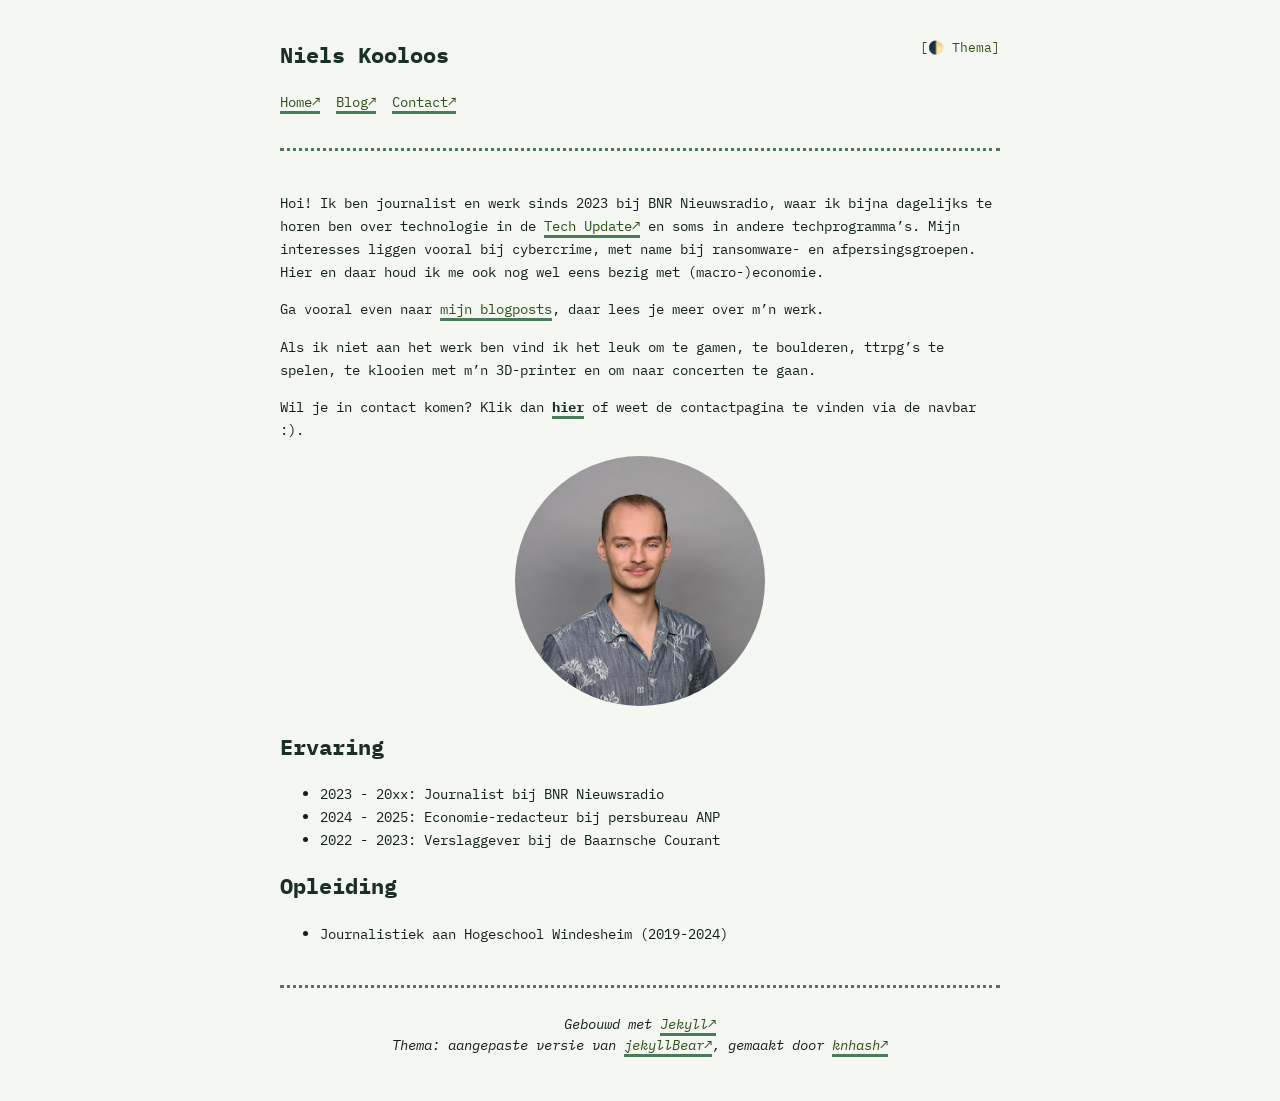
==== index.html @ d8f04369 "Update" ====
<!DOCTYPE html><html lang="en" dir="ltr"><head><meta charset="UTF-8"><meta name="viewport" content="width=device-width, initial-scale=1.0"><meta http-equiv="X-UA-Compatible" content="ie=edge"><title>Home | Niels Kooloos</title><meta name="description" content="Journalist bij BNR Nieuwsradio met liefde voor tech <3"><link rel="shortcut icon" href="/assets/puter.png" type="image/png"><link rel="icon" href="/assets/puter.png" type="image/png"><link rel="apple-touch-icon" href="/assets/puter.png"><link href='/feed.xml' rel='alternate' type='application/atom+xml'><link rel="canonical" href="/"><link rel="stylesheet" href="/assets/style.css"><body><main> <!DOCTYPE html><html lang="en" dir="ltr"><header> <button id="theme-toggle" aria-label="Toggle dark/light mode">[🌓 Thema]</button> <!-- header waar je op kan klikken om terug te komen bij home --> <a href="/" style="text-decoration: none; color: inherit;"><h2 class="title">Niels Kooloos</h2></a> <!-- navigatiebalk --><nav><p> <a href="https://nielskooloos.nl/">Home</a> <a href="https://nielskooloos.nl/Blog/">Blog</a> <a href="https://nielskooloos.nl/Contact/">Contact</a></p></nav><script> (function () { const saved = localStorage.getItem('theme'); if (saved) document.documentElement.setAttribute('data-theme', saved); document.getElementById('theme-toggle').addEventListener('click', function() { const current = document.documentElement.getAttribute('data-theme'); const effective = current || ( window.matchMedia('(prefers-color-scheme: dark)').matches ? 'dark' : 'light' ); const next = effective === 'dark' ? 'light' : 'dark'; document.documentElement.setAttribute('data-theme', next); localStorage.setItem('theme', next); }); })(); </script><div id="barbaar">Wow, light mode, echt?</div></header><p>Hoi! Ik ben journalist en werk sinds 2023 bij BNR Nieuwsradio, waar ik bijna dagelijks te horen ben over technologie in de <a href="https://www.bnr.nl/podcast/tech-update">Tech Update</a> en soms in andere techprogramma’s. Mijn interesses liggen vooral bij cybercrime, met name bij ransomware- en afpersingsgroepen. Hier en daar houd ik me ook nog wel eens bezig met (macro-)economie.</p><p>Ga vooral even naar <a href="/Blog">mijn blogposts</a>, daar lees je meer over m’n werk.</p><p>Als ik niet aan het werk ben vind ik het leuk om te gamen, te boulderen, ttrpg’s te spelen, te klooien met m’n 3D-printer en om naar concerten te gaan.</p><p>Wil je in contact komen? Klik dan <a href="/Contact/"><strong>hier</strong></a> of weet de contactpagina te vinden via de navbar :).</p><div style="text-align: center;"> <img src="/assets/niels.jpg" alt="This is me!" style="width: 50%; max-width: 250px; min-width: 150px; height: auto; border-radius: 50%;" /></div><h2>Ervaring</h2><ul><li>2023 - 20xx: Journalist bij BNR Nieuwsradio<li>2024 - 2025: Economie-redacteur bij persbureau ANP<li>2022 - 2023: Verslaggever bij de Baarnsche Courant</ul><h2>Opleiding</h2><ul><li>Journalistiek aan Hogeschool Windesheim (2019-2024)</ul></main><footer class="bottom-footer"> <!-- <span class="mini-note">You've reached the end of the page. Good job!</span> --> <!--<nav class="sans"><hr><p><label class="menu-icon" for="menu-btn">Menu</label></p><ul class="site-nav"><li><a href="/">Home</a><li><a href="/blog">Blog</a><li><a href="/designs">Designs</a><li><a href="/about">About</a><li><a href="https://canisee.xyz" title="Confirm your vision functionality">[Can I See]</a></ul></nav>--> <i>Gebouwd met <a href="https://jekyllrb.com/">Jekyll</a> <br> Thema: aangepaste versie van <a href="https://github.com/knhash/jekyllBear" title="the art">jekyllBear</a>, gemaakt door <a href="https://knhash.in" title="the artist">knhash</a></i></footer>
---- assets/style.css ----
/* =============================================================================
   JEKYLL BEAR THEME - PINE FOREST AESTHETIC
   ============================================================================= */
/* =============================================================================
   FONTS & IMPORTS
   ============================================================================= */

@import url('https://fonts.googleapis.com/css2?family=IBM+Plex+Mono:ital,wght@0,100;0,200;0,300;0,400;0,500;0,600;0,700;1,100;1,200;1,300;1,400;1,500;1,600;1,700&display=swap');

/* =============================================================================
   CSS CUSTOM PROPERTIES (VARIABLES)
   ============================================================================= */

:root {
    /* Layout */
    --width: 720px;
    
    /* Typography */
    --font-main: 'IBM Plex Mono', monospace;
    --font-secondary: 'IBM Plex Mono', monospace;
    --font-monospace: 'IBM Plex Mono', monospace;
    --font-scale: 0.9em;
    
    /* Spacing */
    --spacing-xs: 5px;
    --spacing-sm: 10px;
    --spacing-md: 20px;
    --spacing-lg: 40px;
    --spacing-xl: 60px;
    
    /* Border radius */
    --radius-sm: 3px;
    --radius-md: 5px;
    
    /* Transitions */
    --transition-fast: 0.2s;
    --transition-normal: 0.3s;
    
    /* Z-index scale */
    --z-dropdown: 200;
    --z-modal: 1000;
    
    /* Pine Forest Theme Colors - Light Mode */
    --background-color: #F5F7F3; /* Light pine needle mist */
    --heading-color: #1A3025; /* Deep forest green */
    --text-color: #0F2018; /* Dark pine shadow */
    --link-color: #2D5016; /* Forest moss */
    --visited-color: #1E3A11; /* Deep woodland */
    --main-color: #4A7C59; /* Pine needle green */
    --code-background-color: #E8EDEA; /* Frosted pine */
    --code-color: #1A3025; /* Deep forest green */
    --blockquote-color: #7A9B85; /* Sage green */
    
    /* Interactive colors derived from theme */
    --hover-color: white;
    --border-color: var(--blockquote-color);
    --shadow-color: rgba(0, 0, 0, 0.18);
    
    /* Glow effects for interactive elements */
    --glow-color-light: rgba(45, 80, 22, 0.3);
    --glow-color-medium: rgba(45, 80, 22, 0.5);
}

/* Dark Mode Color Overrides */
@media (prefers-color-scheme: dark) {
    :root {
        --background-color: #0D1B12; /* Dark pine shadow */
        --heading-color: #C8D8CE; /* Light pine mist */
        --text-color: #E0EADE; /* Pale forest light */
        --link-color: #7AB069; /* Bright moss green */
        --visited-color: #9BC490; /* Light woodland */
        --main-color: #8BB899; /* Soft pine green */
        --code-background-color: #1A2B1F; /* Dark evergreen */
        --code-color: #C8D8CE; /* Light pine mist */
        --blockquote-color: #4A6B52; /* Forest undergrowth */
        
        /* Dark mode glow effects */
        --glow-color-light: rgba(122, 176, 105, 0.3);
        --glow-color-medium: rgba(122, 176, 105, 0.5);
    }
}

/* ==========================
Voor de theme toggle knop :) 
=============================*/

/* Manual override: always dark */
[data-theme="dark"] {
    --background-color: #0D1B12;
    --heading-color: #C8D8CE;
    --text-color: #E0EADE;
    --link-color: #7AB069;
    --visited-color: #9BC490;
    --main-color: #8BB899;
    --code-background-color: #1A2B1F;
    --code-color: #C8D8CE;
    --blockquote-color: #4A6B52;
    --glow-color-light: rgba(122, 176, 105, 0.3);
    --glow-color-medium: rgba(122, 176, 105, 0.5);
}

/* Manual override: always light */
[data-theme="light"] {
    --background-color: #F5F7F3;
    --heading-color: #1A3025;
    --text-color: #0F2018;
    --link-color: #2D5016;
    --visited-color: #1E3A11;
    --main-color: #4A7C59;
    --code-background-color: #E8EDEA;
    --code-color: #1A3025;
    --blockquote-color: #7A9B85;
    --glow-color-light: rgba(45, 80, 22, 0.3);
    --glow-color-medium: rgba(45, 80, 22, 0.5);
}

#theme-toggle {
    background: none;
    border: none;
    color: var(--link-color);
    font-family: var(--font-main);
    font-size: var(--font-scale);
    cursor: pointer;
    padding: 0;
    float: right;
}

#theme-toggle:hover {
    background-color: var(--main-color);
    color: var(--hover-color);
}

body, body * {
    transition: background-color 0.5s ease, color 0.5s ease, border-color 0.5s ease;
}

/* ==========================
Roast
=============================*/
#barbaar {
    position: fixed;
    bottom: 20px;
    right: 20px;
    font-family: var(--font-main);
    font-size: 0.8em;
    color: var(--text-color);
    opacity: 0;
    transition: opacity 0.5s ease;
    pointer-events: none;
}

[data-theme="light"] #barbaar {
    opacity: 1;
}

/* ==========================
Roast
=============================*/
@media (max-width: 767px) {
    #barbaar {
        position: relative;
        bottom: 0;
        right: 0;
        margin-top: 20px;
        text-align: right;
        padding: 20px;       
        pointer-events: auto;
    }
}

/* =============================================================================
   BASE STYLES
   ============================================================================= */

body {
    font-family: var(--font-secondary);
    font-size: var(--font-scale);
    margin: auto;
    padding: var(--spacing-md);
    max-width: var(--width);
    text-align: left;
    background-color: var(--background-color);
    word-wrap: break-word;
    overflow-wrap: break-word;
    line-height: 1.5;
    color: var(--text-color);
}

/* =============================================================================
   TYPOGRAPHY
   ============================================================================= */

h1, h2, h3, h4, h5, h6 {
    font-family: var(--font-main);
    color: var(--heading-color);
}

strong, b {
    color: var(--heading-color);
}

/* =============================================================================
   LINKS
   ============================================================================= */

a {
    color: var(--link-color);
    font-family: var(--font-main);
    cursor: pointer;
    text-decoration: none;
    border-bottom: 3px solid var(--main-color);
    transition: all var(--transition-fast) ease;
}

a:hover {
    background-color: var(--main-color);
    color: var(--hover-color);
    text-decoration: none;
}

a:visited {
    color: var(--visited-color);
}

/* External link marker */
a[href^="http"]:where(:not([href*="knhash.in/"])):not(:has(img))::after {
    content: "↗";
    font-family: var(--font-monospace);
}

.title:hover {
    text-decoration: none;
}

.title h1 {
    font-size: 1.5em;
}

/* =============================================================================
   LAYOUT COMPONENTS
   ============================================================================= */

header {
    margin-bottom: var(--spacing-lg);
    padding-bottom: var(--spacing-md);
    border-bottom: 3px dotted var(--main-color);
}

nav a {
    margin-right: 8px;
}

main {
    line-height: 1.6;
}

footer {
    margin-top: var(--spacing-lg);
    border-top: 3px dotted var(--main-color);
    padding: 25px 0;
    text-align: center;
}

footer > span:has(a[href="https://bearblog.dev"]) {
    display: none;
}

/* =============================================================================
   CONTENT ELEMENTS
   ============================================================================= */

hr {
    border: 0;
    border-top: 1px dashed var(--border-color);
}

img {
    max-width: 100%;
}

blockquote {
    border-left: 1px solid var(--blockquote-color);
    color: var(--code-color);
    padding-left: var(--spacing-md);
    font-style: italic;
}

/* =============================================================================
   CODE & SYNTAX HIGHLIGHTING
   ============================================================================= */

code {
    font-family: var(--font-monospace);
    padding: 2px;
    background-color: var(--code-background-color);
    color: var(--code-color);
    border-radius: var(--radius-sm);
}

.highlight,
.code {
    padding: 1px 15px;
    background-color: var(--code-background-color);
    color: var(--code-color);
    border-radius: var(--radius-sm);
    margin-block-start: 1em;
    margin-block-end: 1em;
    overflow-x: auto;
}

/* =============================================================================
   TABLES
   ============================================================================= */

table {
    width: 100%;
    border-spacing: 0;
}

th, td {
    padding: 6px 13px;
    border: 1px solid var(--border-color);
    font-size: 1em;
}

/* =============================================================================
   BLOG POST LISTINGS
   ============================================================================= */

ul.blog-posts {
    list-style-type: none;
    padding: unset;
}

ul.blog-posts li {
    display: flex;
    margin-bottom: var(--spacing-sm);
}

ul.blog-posts li span {
    flex: 0 0 130px;
}

ul.blog-posts li a:visited {
    color: var(--visited-color);
}

i time {
    font-style: normal;
    opacity: 0.7;
}

/* =============================================================================
   UTILITY CLASSES
   ============================================================================= */

.inline {
    width: auto !important;
}

button {
    margin: 0;
    cursor: pointer;
}

/* =============================================================================
   FORM ELEMENTS
   ============================================================================= */

input, button, textarea, select {
    margin: 0;
    padding: 0;
    box-sizing: border-box;
    font: inherit;
}

legend {
    margin: var(--spacing-md) 0;
    font-weight: bold;
}

label {
    display: block;
    font-weight: bold;
}

input, textarea {
    margin: 0 0 var(--spacing-sm);
    padding: var(--spacing-xs) var(--spacing-sm);
    color: var(--text-color);
    background: var(--code-background-color);
    border: 2px solid var(--link-color);
    border-radius: var(--radius-md);
}

input {
    width: 55%;
}

textarea {
    width: 95%;
}

input[type=button], 
input[type=submit], 
input[type=reset] {
    margin: 0 0 var(--spacing-md);
    padding: 7px;
    font-family: var(--font-secondary);
    font-weight: bold;
    color: var(--background-color);
    background: var(--link-color);
    border-radius: var(--radius-md);
    cursor: pointer;
}

::placeholder {
    color: var(--text-color);
    opacity: 0.7;
}
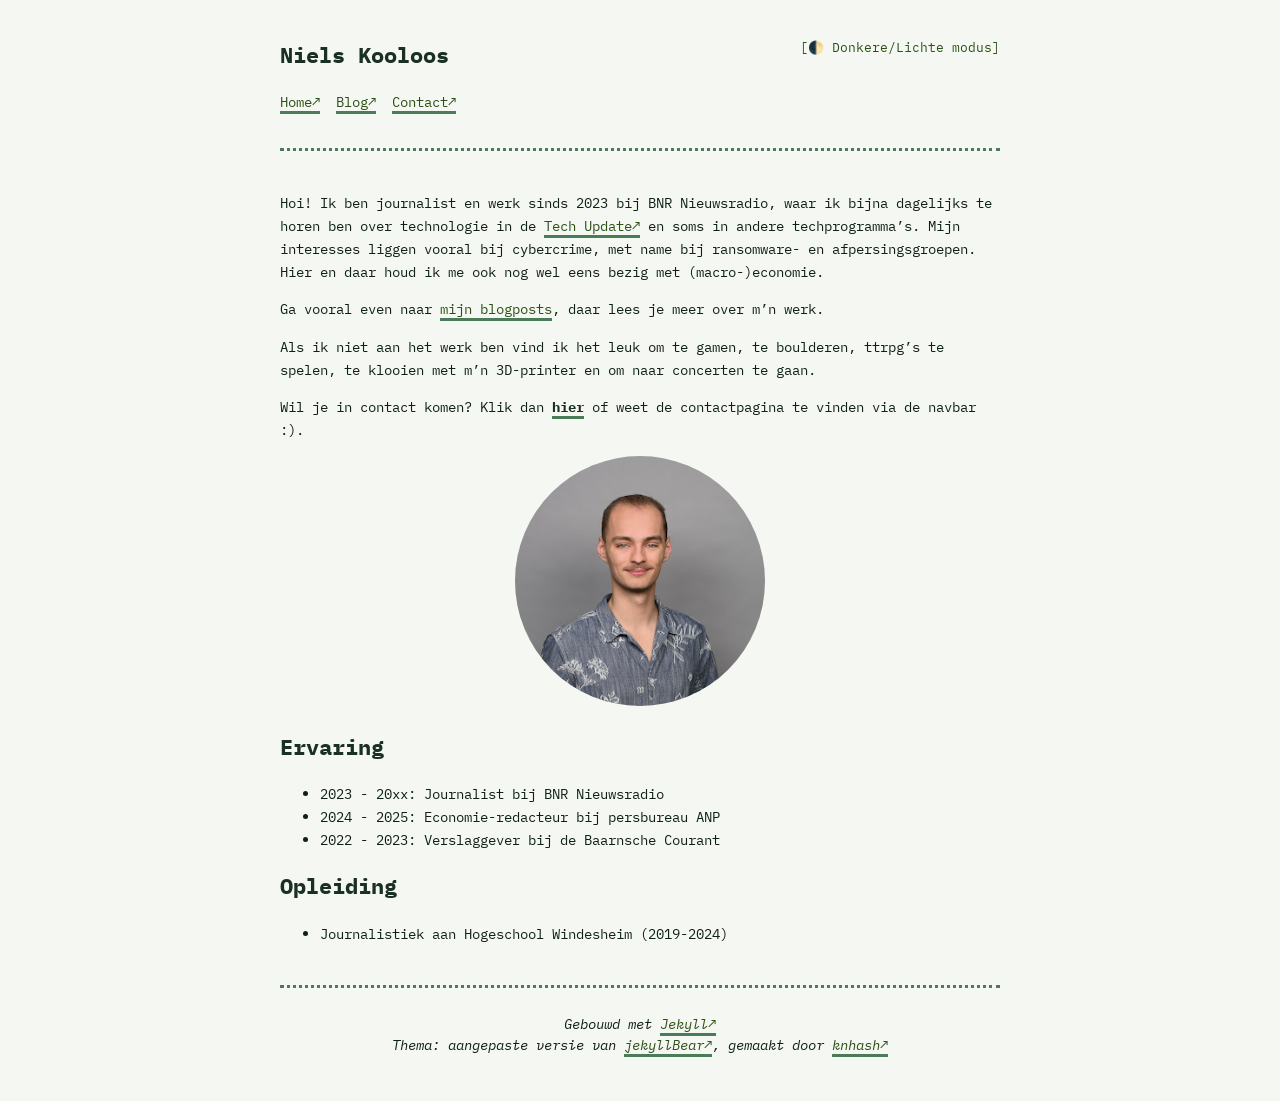
==== commit f71607c1: "Update index.html" ====
--- a/index.html
+++ b/index.html
@@ -1 +1 @@
-<!DOCTYPE html><html lang="en" dir="ltr"><head><meta charset="UTF-8"><meta name="viewport" content="width=device-width, initial-scale=1.0"><meta http-equiv="X-UA-Compatible" content="ie=edge"><title>Home | Niels Kooloos</title><meta name="description" content="Journalist bij BNR Nieuwsradio met liefde voor tech <3"><link rel="shortcut icon" href="/assets/puter.png" type="image/png"><link rel="icon" href="/assets/puter.png" type="image/png"><link rel="apple-touch-icon" href="/assets/puter.png"><link href='/feed.xml' rel='alternate' type='application/atom+xml'><link rel="canonical" href="/"><link rel="stylesheet" href="/assets/style.css"><body><main> <!DOCTYPE html><html lang="en" dir="ltr"><header> <button id="theme-toggle" aria-label="Toggle dark/light mode">[🌓 Thema]</button> <!-- header waar je op kan klikken om terug te komen bij home --> <a href="/" style="text-decoration: none; color: inherit;"><h2 class="title">Niels Kooloos</h2></a> <!-- navigatiebalk --><nav><p> <a href="https://nielskooloos.nl/">Home</a> <a href="https://nielskooloos.nl/Blog/">Blog</a> <a href="https://nielskooloos.nl/Contact/">Contact</a></p></nav><script> (function () { const saved = localStorage.getItem('theme'); if (saved) document.documentElement.setAttribute('data-theme', saved); document.getElementById('theme-toggle').addEventListener('click', function() { const current = document.documentElement.getAttribute('data-theme'); const effective = current || ( window.matchMedia('(prefers-color-scheme: dark)').matches ? 'dark' : 'light' ); const next = effective === 'dark' ? 'light' : 'dark'; document.documentElement.setAttribute('data-theme', next); localStorage.setItem('theme', next); }); })(); </script><div id="barbaar">Wow, light mode, echt?</div></header><p>Hoi! Ik ben journalist en werk sinds 2023 bij BNR Nieuwsradio, waar ik bijna dagelijks te horen ben over technologie in de <a href="https://www.bnr.nl/podcast/tech-update">Tech Update</a> en soms in andere techprogramma’s. Mijn interesses liggen vooral bij cybercrime, met name bij ransomware- en afpersingsgroepen. Hier en daar houd ik me ook nog wel eens bezig met (macro-)economie.</p><p>Ga vooral even naar <a href="/Blog">mijn blogposts</a>, daar lees je meer over m’n werk.</p><p>Als ik niet aan het werk ben vind ik het leuk om te gamen, te boulderen, ttrpg’s te spelen, te klooien met m’n 3D-printer en om naar concerten te gaan.</p><p>Wil je in contact komen? Klik dan <a href="/Contact/"><strong>hier</strong></a> of weet de contactpagina te vinden via de navbar :).</p><div style="text-align: center;"> <img src="/assets/niels.jpg" alt="This is me!" style="width: 50%; max-width: 250px; min-width: 150px; height: auto; border-radius: 50%;" /></div><h2>Ervaring</h2><ul><li>2023 - 20xx: Journalist bij BNR Nieuwsradio<li>2024 - 2025: Economie-redacteur bij persbureau ANP<li>2022 - 2023: Verslaggever bij de Baarnsche Courant</ul><h2>Opleiding</h2><ul><li>Journalistiek aan Hogeschool Windesheim (2019-2024)</ul></main><footer class="bottom-footer"> <!-- <span class="mini-note">You've reached the end of the page. Good job!</span> --> <!--<nav class="sans"><hr><p><label class="menu-icon" for="menu-btn">Menu</label></p><ul class="site-nav"><li><a href="/">Home</a><li><a href="/blog">Blog</a><li><a href="/designs">Designs</a><li><a href="/about">About</a><li><a href="https://canisee.xyz" title="Confirm your vision functionality">[Can I See]</a></ul></nav>--> <i>Gebouwd met <a href="https://jekyllrb.com/">Jekyll</a> <br> Thema: aangepaste versie van <a href="https://github.com/knhash/jekyllBear" title="the art">jekyllBear</a>, gemaakt door <a href="https://knhash.in" title="the artist">knhash</a></i></footer>
+<!DOCTYPE html><html lang="en" dir="ltr"><head><meta charset="UTF-8"><meta name="viewport" content="width=device-width, initial-scale=1.0"><meta http-equiv="X-UA-Compatible" content="ie=edge"><title>Home | Niels Kooloos</title><meta name="description" content="Journalist bij BNR Nieuwsradio met liefde voor tech <3"><link rel="shortcut icon" href="/assets/puter.png" type="image/png"><link rel="icon" href="/assets/puter.png" type="image/png"><link rel="apple-touch-icon" href="/assets/puter.png"><link href='/feed.xml' rel='alternate' type='application/atom+xml'><link rel="canonical" href="/"><link rel="stylesheet" href="/assets/style.css"><body><main> <!DOCTYPE html><html lang="en" dir="ltr"><header> <button id="theme-toggle" aria-label="Toggle dark/light mode">[🌓 Donkere/Lichte modus]</button> <!-- header waar je op kan klikken om terug te komen bij home --> <a href="/" style="text-decoration: none; color: inherit;"><h2 class="title">Niels Kooloos</h2></a> <!-- navigatiebalk --><nav><p> <a href="https://nielskooloos.nl/">Home</a> <a href="https://nielskooloos.nl/Blog/">Blog</a> <a href="https://nielskooloos.nl/Contact/">Contact</a></p></nav><script> (function () { const saved = localStorage.getItem('theme'); if (saved) document.documentElement.setAttribute('data-theme', saved); document.getElementById('theme-toggle').addEventListener('click', function() { const current = document.documentElement.getAttribute('data-theme'); const effective = current || ( window.matchMedia('(prefers-color-scheme: dark)').matches ? 'dark' : 'light' ); const next = effective === 'dark' ? 'light' : 'dark'; document.documentElement.setAttribute('data-theme', next); localStorage.setItem('theme', next); }); })(); </script><div id="barbaar">Wow, light mode, echt?</div></header><p>Hoi! Ik ben journalist en werk sinds 2023 bij BNR Nieuwsradio, waar ik bijna dagelijks te horen ben over technologie in de <a href="https://www.bnr.nl/podcast/tech-update">Tech Update</a> en soms in andere techprogramma’s. Mijn interesses liggen vooral bij cybercrime, met name bij ransomware- en afpersingsgroepen. Hier en daar houd ik me ook nog wel eens bezig met (macro-)economie.</p><p>Ga vooral even naar <a href="/Blog">mijn blogposts</a>, daar lees je meer over m’n werk.</p><p>Als ik niet aan het werk ben vind ik het leuk om te gamen, te boulderen, ttrpg’s te spelen, te klooien met m’n 3D-printer en om naar concerten te gaan.</p><p>Wil je in contact komen? Klik dan <a href="/Contact/"><strong>hier</strong></a> of weet de contactpagina te vinden via de navbar :).</p><div style="text-align: center;"> <img src="/assets/niels.jpg" alt="This is me!" style="width: 50%; max-width: 250px; min-width: 150px; height: auto; border-radius: 50%;" /></div><h2>Ervaring</h2><ul><li>2023 - 20xx: Journalist bij BNR Nieuwsradio<li>2024 - 2025: Economie-redacteur bij persbureau ANP<li>2022 - 2023: Verslaggever bij de Baarnsche Courant</ul><h2>Opleiding</h2><ul><li>Journalistiek aan Hogeschool Windesheim (2019-2024)</ul></main><footer class="bottom-footer"> <!-- <span class="mini-note">You've reached the end of the page. Good job!</span> --> <!--<nav class="sans"><hr><p><label class="menu-icon" for="menu-btn">Menu</label></p><ul class="site-nav"><li><a href="/">Home</a><li><a href="/blog">Blog</a><li><a href="/designs">Designs</a><li><a href="/about">About</a><li><a href="https://canisee.xyz" title="Confirm your vision functionality">[Can I See]</a></ul></nav>--> <i>Gebouwd met <a href="https://jekyllrb.com/">Jekyll</a> <br> Thema: aangepaste versie van <a href="https://github.com/knhash/jekyllBear" title="the art">jekyllBear</a>, gemaakt door <a href="https://knhash.in" title="the artist">knhash</a></i></footer>
--- a/assets/style.css
+++ b/assets/style.css
@@ -153,21 +153,6 @@
     opacity: 1;
 }
 
-/* ==========================
-Roast
-=============================*/
-@media (max-width: 767px) {
-    #barbaar {
-        position: relative;
-        bottom: 0;
-        right: 0;
-        margin-top: 20px;
-        text-align: right;
-        padding: 20px;       
-        pointer-events: auto;
-    }
-}
-
 /* =============================================================================
    BASE STYLES
    ============================================================================= */
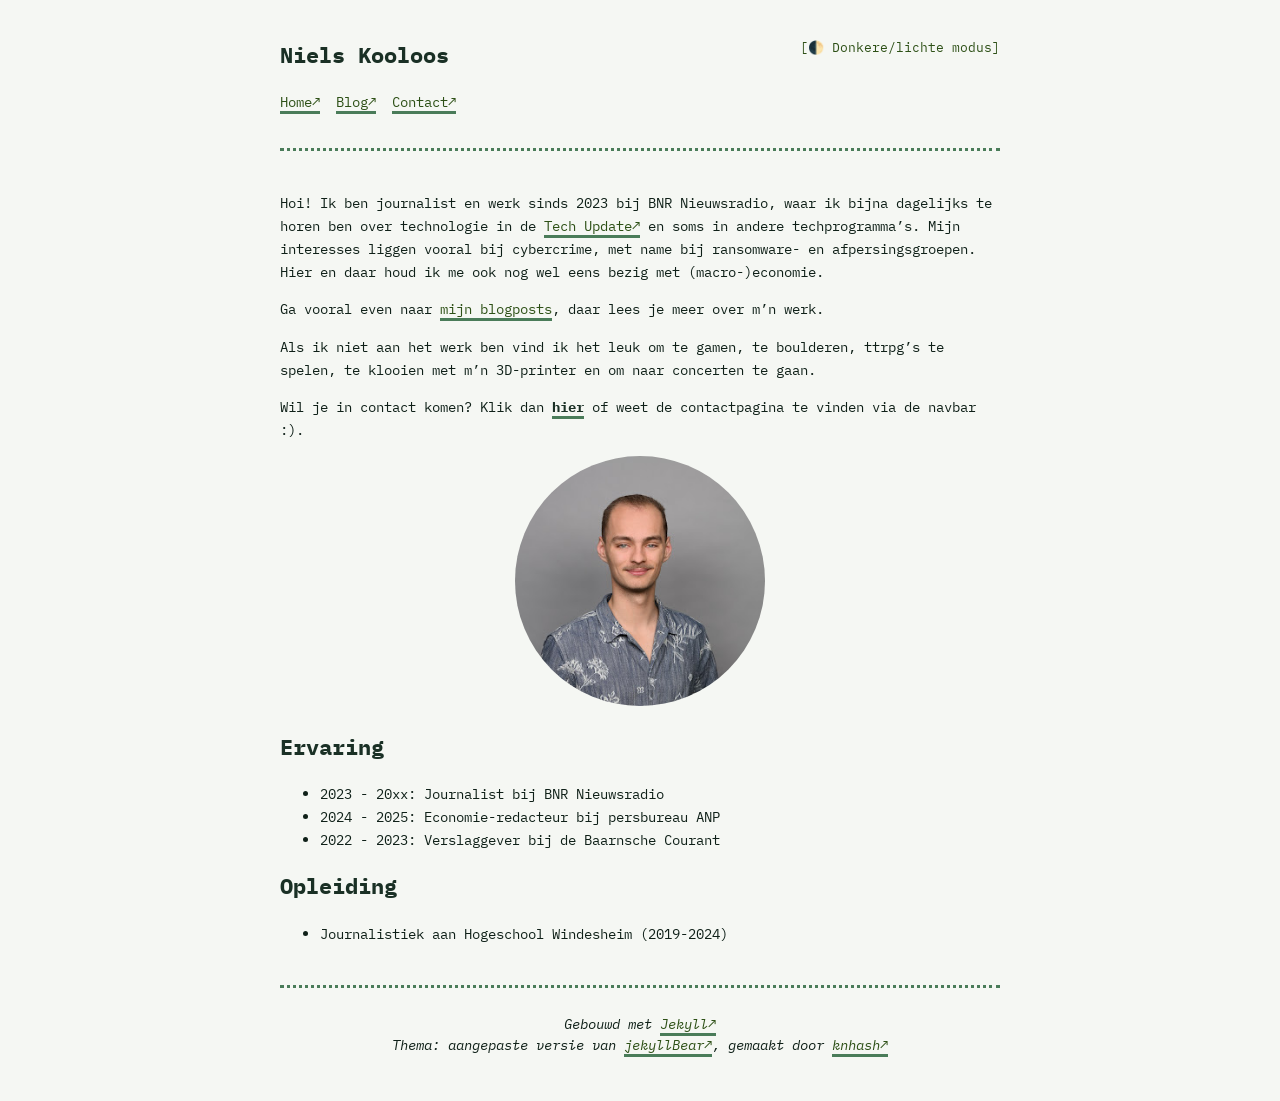
==== commit a30cd1dc: "Update" ====
--- a/index.html
+++ b/index.html
@@ -1 +1 @@
-<!DOCTYPE html><html lang="en" dir="ltr"><head><meta charset="UTF-8"><meta name="viewport" content="width=device-width, initial-scale=1.0"><meta http-equiv="X-UA-Compatible" content="ie=edge"><title>Home | Niels Kooloos</title><meta name="description" content="Journalist bij BNR Nieuwsradio met liefde voor tech <3"><link rel="shortcut icon" href="/assets/puter.png" type="image/png"><link rel="icon" href="/assets/puter.png" type="image/png"><link rel="apple-touch-icon" href="/assets/puter.png"><link href='/feed.xml' rel='alternate' type='application/atom+xml'><link rel="canonical" href="/"><link rel="stylesheet" href="/assets/style.css"><body><main> <!DOCTYPE html><html lang="en" dir="ltr"><header> <button id="theme-toggle" aria-label="Toggle dark/light mode">[🌓 Donkere/Lichte modus]</button> <!-- header waar je op kan klikken om terug te komen bij home --> <a href="/" style="text-decoration: none; color: inherit;"><h2 class="title">Niels Kooloos</h2></a> <!-- navigatiebalk --><nav><p> <a href="https://nielskooloos.nl/">Home</a> <a href="https://nielskooloos.nl/Blog/">Blog</a> <a href="https://nielskooloos.nl/Contact/">Contact</a></p></nav><script> (function () { const saved = localStorage.getItem('theme'); if (saved) document.documentElement.setAttribute('data-theme', saved); document.getElementById('theme-toggle').addEventListener('click', function() { const current = document.documentElement.getAttribute('data-theme'); const effective = current || ( window.matchMedia('(prefers-color-scheme: dark)').matches ? 'dark' : 'light' ); const next = effective === 'dark' ? 'light' : 'dark'; document.documentElement.setAttribute('data-theme', next); localStorage.setItem('theme', next); }); })(); </script><div id="barbaar">Wow, light mode, echt?</div></header><p>Hoi! Ik ben journalist en werk sinds 2023 bij BNR Nieuwsradio, waar ik bijna dagelijks te horen ben over technologie in de <a href="https://www.bnr.nl/podcast/tech-update">Tech Update</a> en soms in andere techprogramma’s. Mijn interesses liggen vooral bij cybercrime, met name bij ransomware- en afpersingsgroepen. Hier en daar houd ik me ook nog wel eens bezig met (macro-)economie.</p><p>Ga vooral even naar <a href="/Blog">mijn blogposts</a>, daar lees je meer over m’n werk.</p><p>Als ik niet aan het werk ben vind ik het leuk om te gamen, te boulderen, ttrpg’s te spelen, te klooien met m’n 3D-printer en om naar concerten te gaan.</p><p>Wil je in contact komen? Klik dan <a href="/Contact/"><strong>hier</strong></a> of weet de contactpagina te vinden via de navbar :).</p><div style="text-align: center;"> <img src="/assets/niels.jpg" alt="This is me!" style="width: 50%; max-width: 250px; min-width: 150px; height: auto; border-radius: 50%;" /></div><h2>Ervaring</h2><ul><li>2023 - 20xx: Journalist bij BNR Nieuwsradio<li>2024 - 2025: Economie-redacteur bij persbureau ANP<li>2022 - 2023: Verslaggever bij de Baarnsche Courant</ul><h2>Opleiding</h2><ul><li>Journalistiek aan Hogeschool Windesheim (2019-2024)</ul></main><footer class="bottom-footer"> <!-- <span class="mini-note">You've reached the end of the page. Good job!</span> --> <!--<nav class="sans"><hr><p><label class="menu-icon" for="menu-btn">Menu</label></p><ul class="site-nav"><li><a href="/">Home</a><li><a href="/blog">Blog</a><li><a href="/designs">Designs</a><li><a href="/about">About</a><li><a href="https://canisee.xyz" title="Confirm your vision functionality">[Can I See]</a></ul></nav>--> <i>Gebouwd met <a href="https://jekyllrb.com/">Jekyll</a> <br> Thema: aangepaste versie van <a href="https://github.com/knhash/jekyllBear" title="the art">jekyllBear</a>, gemaakt door <a href="https://knhash.in" title="the artist">knhash</a></i></footer>
+<!DOCTYPE html><html lang="en" dir="ltr"><head><meta charset="UTF-8"><meta name="viewport" content="width=device-width, initial-scale=1.0"><meta http-equiv="X-UA-Compatible" content="ie=edge"><title>Home | Niels Kooloos</title><meta name="description" content="Journalist bij BNR Nieuwsradio met liefde voor tech <3"><link rel="shortcut icon" href="/assets/puter.png" type="image/png"><link rel="icon" href="/assets/puter.png" type="image/png"><link rel="apple-touch-icon" href="/assets/puter.png"><link href='/feed.xml' rel='alternate' type='application/atom+xml'><link rel="canonical" href="/"><link rel="stylesheet" href="/assets/style.css"><body><main> <!DOCTYPE html><html lang="en" dir="ltr"><header> <button id="theme-toggle" aria-label="Toggle dark/light mode">[🌓 Donkere/lichte modus]</button> <!-- header waar je op kan klikken om terug te komen bij home --> <a href="/" style="text-decoration: none; color: inherit;"><h2 class="title">Niels Kooloos</h2></a> <!-- navigatiebalk --><nav><p> <a href="https://nielskooloos.nl/">Home</a> <a href="https://nielskooloos.nl/Blog/">Blog</a> <a href="https://nielskooloos.nl/Contact/">Contact</a></p></nav><script> (function () { const saved = localStorage.getItem('theme'); if (saved) document.documentElement.setAttribute('data-theme', saved); document.getElementById('theme-toggle').addEventListener('click', function() { const current = document.documentElement.getAttribute('data-theme'); const effective = current || ( window.matchMedia('(prefers-color-scheme: dark)').matches ? 'dark' : 'light' ); const next = effective === 'dark' ? 'light' : 'dark'; document.documentElement.setAttribute('data-theme', next); localStorage.setItem('theme', next); }); })(); </script><div id="barbaar">Wow, light mode, echt?</div></header><p>Hoi! Ik ben journalist en werk sinds 2023 bij BNR Nieuwsradio, waar ik bijna dagelijks te horen ben over technologie in de <a href="https://www.bnr.nl/podcast/tech-update">Tech Update</a> en soms in andere techprogramma’s. Mijn interesses liggen vooral bij cybercrime, met name bij ransomware- en afpersingsgroepen. Hier en daar houd ik me ook nog wel eens bezig met (macro-)economie.</p><p>Ga vooral even naar <a href="/Blog">mijn blogposts</a>, daar lees je meer over m’n werk.</p><p>Als ik niet aan het werk ben vind ik het leuk om te gamen, te boulderen, ttrpg’s te spelen, te klooien met m’n 3D-printer en om naar concerten te gaan.</p><p>Wil je in contact komen? Klik dan <a href="/Contact/"><strong>hier</strong></a> of weet de contactpagina te vinden via de navbar :).</p><div style="text-align: center;"> <img src="/assets/niels.jpg" alt="This is me!" style="width: 50%; max-width: 250px; min-width: 150px; height: auto; border-radius: 50%;" /></div><h2>Ervaring</h2><ul><li>2023 - 20xx: Journalist bij BNR Nieuwsradio<li>2024 - 2025: Economie-redacteur bij persbureau ANP<li>2022 - 2023: Verslaggever bij de Baarnsche Courant</ul><h2>Opleiding</h2><ul><li>Journalistiek aan Hogeschool Windesheim (2019-2024)</ul></main><footer class="bottom-footer"> <!-- <span class="mini-note">You've reached the end of the page. Good job!</span> --> <!--<nav class="sans"><hr><p><label class="menu-icon" for="menu-btn">Menu</label></p><ul class="site-nav"><li><a href="/">Home</a><li><a href="/blog">Blog</a><li><a href="/designs">Designs</a><li><a href="/about">About</a><li><a href="https://canisee.xyz" title="Confirm your vision functionality">[Can I See]</a></ul></nav>--> <i>Gebouwd met <a href="https://jekyllrb.com/">Jekyll</a> <br> Thema: aangepaste versie van <a href="https://github.com/knhash/jekyllBear" title="the art">jekyllBear</a>, gemaakt door <a href="https://knhash.in" title="the artist">knhash</a></i></footer>
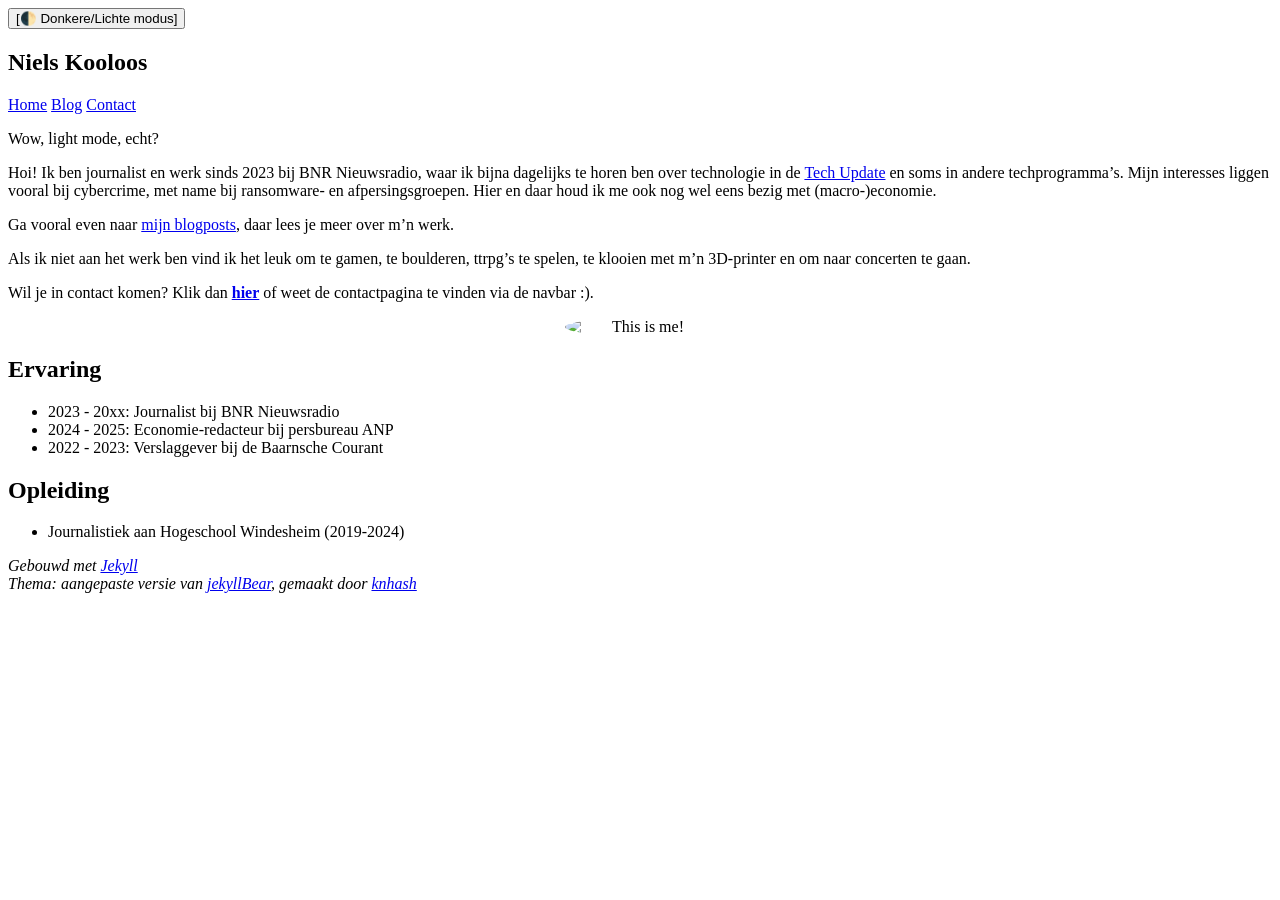
==== commit 0897d9a2: "Merge branch 'main' of https://github.com/NielsKooloos/nielskooloos.github.io" ====
--- a/index.html
+++ b/index.html
@@ -1 +1 @@
-<!DOCTYPE html><html lang="en" dir="ltr"><head><meta charset="UTF-8"><meta name="viewport" content="width=device-width, initial-scale=1.0"><meta http-equiv="X-UA-Compatible" content="ie=edge"><title>Home | Niels Kooloos</title><meta name="description" content="Journalist bij BNR Nieuwsradio met liefde voor tech <3"><link rel="shortcut icon" href="/assets/puter.png" type="image/png"><link rel="icon" href="/assets/puter.png" type="image/png"><link rel="apple-touch-icon" href="/assets/puter.png"><link href='/feed.xml' rel='alternate' type='application/atom+xml'><link rel="canonical" href="/"><link rel="stylesheet" href="/assets/style.css"><body><main> <!DOCTYPE html><html lang="en" dir="ltr"><header> <button id="theme-toggle" aria-label="Toggle dark/light mode">[🌓 Donkere/lichte modus]</button> <!-- header waar je op kan klikken om terug te komen bij home --> <a href="/" style="text-decoration: none; color: inherit;"><h2 class="title">Niels Kooloos</h2></a> <!-- navigatiebalk --><nav><p> <a href="https://nielskooloos.nl/">Home</a> <a href="https://nielskooloos.nl/Blog/">Blog</a> <a href="https://nielskooloos.nl/Contact/">Contact</a></p></nav><script> (function () { const saved = localStorage.getItem('theme'); if (saved) document.documentElement.setAttribute('data-theme', saved); document.getElementById('theme-toggle').addEventListener('click', function() { const current = document.documentElement.getAttribute('data-theme'); const effective = current || ( window.matchMedia('(prefers-color-scheme: dark)').matches ? 'dark' : 'light' ); const next = effective === 'dark' ? 'light' : 'dark'; document.documentElement.setAttribute('data-theme', next); localStorage.setItem('theme', next); }); })(); </script><div id="barbaar">Wow, light mode, echt?</div></header><p>Hoi! Ik ben journalist en werk sinds 2023 bij BNR Nieuwsradio, waar ik bijna dagelijks te horen ben over technologie in de <a href="https://www.bnr.nl/podcast/tech-update">Tech Update</a> en soms in andere techprogramma’s. Mijn interesses liggen vooral bij cybercrime, met name bij ransomware- en afpersingsgroepen. Hier en daar houd ik me ook nog wel eens bezig met (macro-)economie.</p><p>Ga vooral even naar <a href="/Blog">mijn blogposts</a>, daar lees je meer over m’n werk.</p><p>Als ik niet aan het werk ben vind ik het leuk om te gamen, te boulderen, ttrpg’s te spelen, te klooien met m’n 3D-printer en om naar concerten te gaan.</p><p>Wil je in contact komen? Klik dan <a href="/Contact/"><strong>hier</strong></a> of weet de contactpagina te vinden via de navbar :).</p><div style="text-align: center;"> <img src="/assets/niels.jpg" alt="This is me!" style="width: 50%; max-width: 250px; min-width: 150px; height: auto; border-radius: 50%;" /></div><h2>Ervaring</h2><ul><li>2023 - 20xx: Journalist bij BNR Nieuwsradio<li>2024 - 2025: Economie-redacteur bij persbureau ANP<li>2022 - 2023: Verslaggever bij de Baarnsche Courant</ul><h2>Opleiding</h2><ul><li>Journalistiek aan Hogeschool Windesheim (2019-2024)</ul></main><footer class="bottom-footer"> <!-- <span class="mini-note">You've reached the end of the page. Good job!</span> --> <!--<nav class="sans"><hr><p><label class="menu-icon" for="menu-btn">Menu</label></p><ul class="site-nav"><li><a href="/">Home</a><li><a href="/blog">Blog</a><li><a href="/designs">Designs</a><li><a href="/about">About</a><li><a href="https://canisee.xyz" title="Confirm your vision functionality">[Can I See]</a></ul></nav>--> <i>Gebouwd met <a href="https://jekyllrb.com/">Jekyll</a> <br> Thema: aangepaste versie van <a href="https://github.com/knhash/jekyllBear" title="the art">jekyllBear</a>, gemaakt door <a href="https://knhash.in" title="the artist">knhash</a></i></footer>
+<!DOCTYPE html><html lang="en" dir="ltr"><head><meta charset="UTF-8"><meta name="viewport" content="width=device-width, initial-scale=1.0"><meta http-equiv="X-UA-Compatible" content="ie=edge"><title>Home | Niels Kooloos</title><meta name="description" content="Journalist bij BNR Nieuwsradio met liefde voor tech <3"><link rel="shortcut icon" href="/assets/puter.png" type="image/png"><link rel="icon" href="/assets/puter.png" type="image/png"><link rel="apple-touch-icon" href="/assets/puter.png"><link href='/feed.xml' rel='alternate' type='application/atom+xml'><link rel="canonical" href="/"><link rel="stylesheet" href="/assets/style.css"><body><main> <!DOCTYPE html><html lang="en" dir="ltr"><header> <button id="theme-toggle" aria-label="Toggle dark/light mode">[🌓 Donkere/Lichte modus]</button> <!-- header waar je op kan klikken om terug te komen bij home --> <a href="/" style="text-decoration: none; color: inherit;"><h2 class="title">Niels Kooloos</h2></a> <!-- navigatiebalk --><nav><p> <a href="https://nielskooloos.nl/">Home</a> <a href="https://nielskooloos.nl/Blog/">Blog</a> <a href="https://nielskooloos.nl/Contact/">Contact</a></p></nav><script> (function () { const saved = localStorage.getItem('theme'); if (saved) document.documentElement.setAttribute('data-theme', saved); document.getElementById('theme-toggle').addEventListener('click', function() { const current = document.documentElement.getAttribute('data-theme'); const effective = current || ( window.matchMedia('(prefers-color-scheme: dark)').matches ? 'dark' : 'light' ); const next = effective === 'dark' ? 'light' : 'dark'; document.documentElement.setAttribute('data-theme', next); localStorage.setItem('theme', next); }); })(); </script><div id="barbaar">Wow, light mode, echt?</div></header><p>Hoi! Ik ben journalist en werk sinds 2023 bij BNR Nieuwsradio, waar ik bijna dagelijks te horen ben over technologie in de <a href="https://www.bnr.nl/podcast/tech-update">Tech Update</a> en soms in andere techprogramma’s. Mijn interesses liggen vooral bij cybercrime, met name bij ransomware- en afpersingsgroepen. Hier en daar houd ik me ook nog wel eens bezig met (macro-)economie.</p><p>Ga vooral even naar <a href="/Blog">mijn blogposts</a>, daar lees je meer over m’n werk.</p><p>Als ik niet aan het werk ben vind ik het leuk om te gamen, te boulderen, ttrpg’s te spelen, te klooien met m’n 3D-printer en om naar concerten te gaan.</p><p>Wil je in contact komen? Klik dan <a href="/Contact/"><strong>hier</strong></a> of weet de contactpagina te vinden via de navbar :).</p><div style="text-align: center;"> <img src="/assets/niels.jpg" alt="This is me!" style="width: 50%; max-width: 250px; min-width: 150px; height: auto; border-radius: 50%;" /></div><h2>Ervaring</h2><ul><li>2023 - 20xx: Journalist bij BNR Nieuwsradio<li>2024 - 2025: Economie-redacteur bij persbureau ANP<li>2022 - 2023: Verslaggever bij de Baarnsche Courant</ul><h2>Opleiding</h2><ul><li>Journalistiek aan Hogeschool Windesheim (2019-2024)</ul></main><footer class="bottom-footer"> <!-- <span class="mini-note">You've reached the end of the page. Good job!</span> --> <!--<nav class="sans"><hr><p><label class="menu-icon" for="menu-btn">Menu</label></p><ul class="site-nav"><li><a href="/">Home</a><li><a href="/blog">Blog</a><li><a href="/designs">Designs</a><li><a href="/about">About</a><li><a href="https://canisee.xyz" title="Confirm your vision functionality">[Can I See]</a></ul></nav>--> <i>Gebouwd met <a href="https://jekyllrb.com/">Jekyll</a> <br> Thema: aangepaste versie van <a href="https://github.com/knhash/jekyllBear" title="the art">jekyllBear</a>, gemaakt door <a href="https://knhash.in" title="the artist">knhash</a></i></footer>
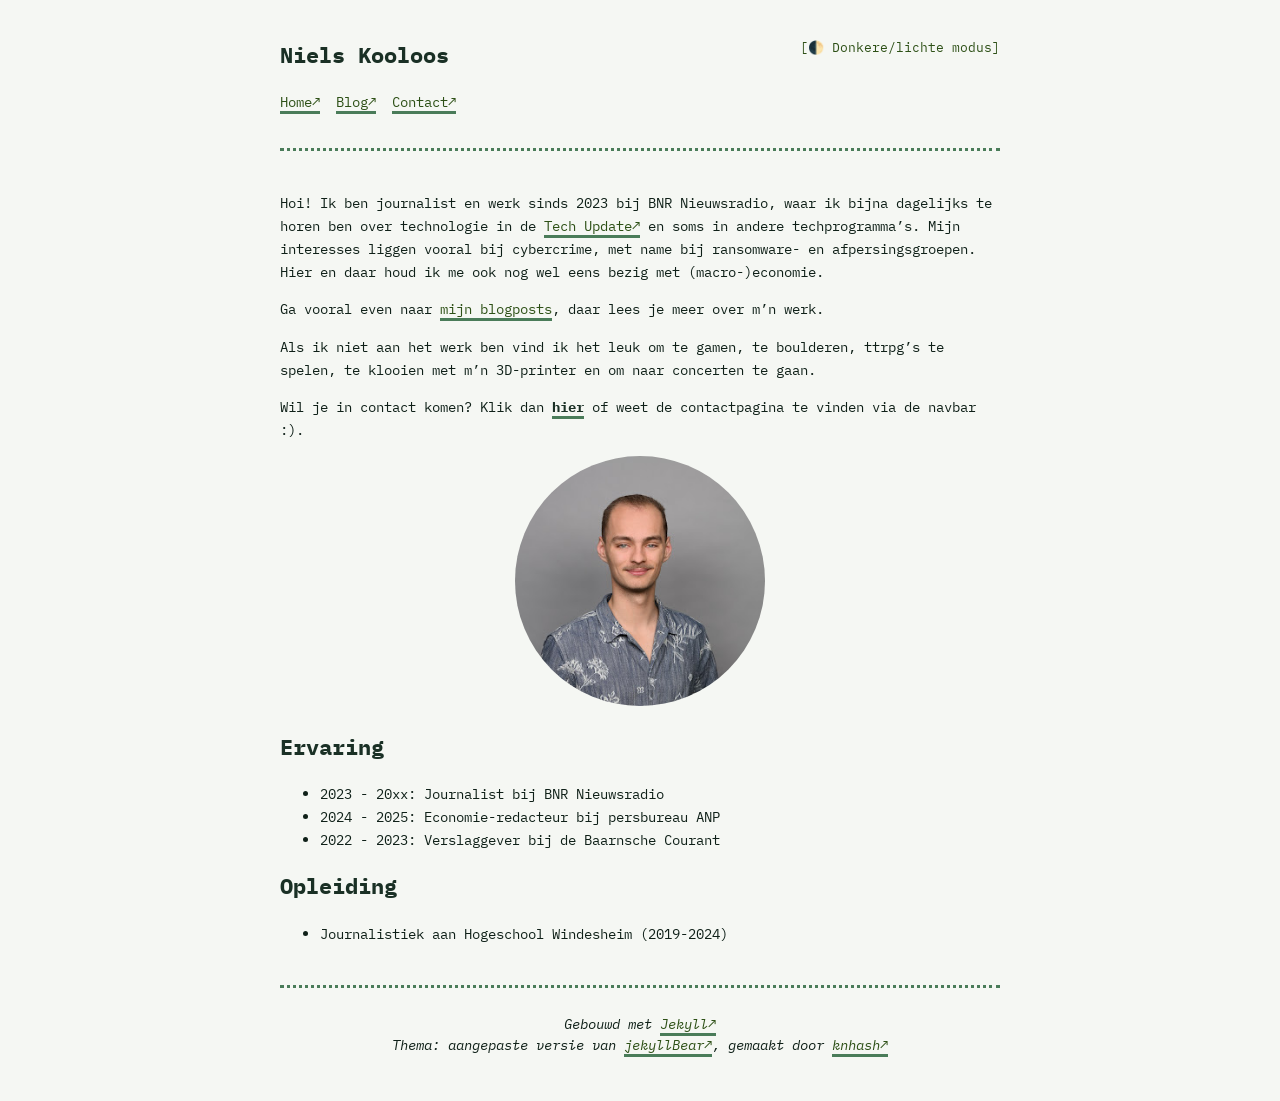
==== commit 1f15cee8: "Update" ====
--- a/index.html
+++ b/index.html
@@ -1 +1 @@
-<!DOCTYPE html><html lang="en" dir="ltr"><head><meta charset="UTF-8"><meta name="viewport" content="width=device-width, initial-scale=1.0"><meta http-equiv="X-UA-Compatible" content="ie=edge"><title>Home | Niels Kooloos</title><meta name="description" content="Journalist bij BNR Nieuwsradio met liefde voor tech <3"><link rel="shortcut icon" href="/assets/puter.png" type="image/png"><link rel="icon" href="/assets/puter.png" type="image/png"><link rel="apple-touch-icon" href="/assets/puter.png"><link href='/feed.xml' rel='alternate' type='application/atom+xml'><link rel="canonical" href="/"><link rel="stylesheet" href="/assets/style.css"><body><main> <!DOCTYPE html><html lang="en" dir="ltr"><header> <button id="theme-toggle" aria-label="Toggle dark/light mode">[🌓 Donkere/Lichte modus]</button> <!-- header waar je op kan klikken om terug te komen bij home --> <a href="/" style="text-decoration: none; color: inherit;"><h2 class="title">Niels Kooloos</h2></a> <!-- navigatiebalk --><nav><p> <a href="https://nielskooloos.nl/">Home</a> <a href="https://nielskooloos.nl/Blog/">Blog</a> <a href="https://nielskooloos.nl/Contact/">Contact</a></p></nav><script> (function () { const saved = localStorage.getItem('theme'); if (saved) document.documentElement.setAttribute('data-theme', saved); document.getElementById('theme-toggle').addEventListener('click', function() { const current = document.documentElement.getAttribute('data-theme'); const effective = current || ( window.matchMedia('(prefers-color-scheme: dark)').matches ? 'dark' : 'light' ); const next = effective === 'dark' ? 'light' : 'dark'; document.documentElement.setAttribute('data-theme', next); localStorage.setItem('theme', next); }); })(); </script><div id="barbaar">Wow, light mode, echt?</div></header><p>Hoi! Ik ben journalist en werk sinds 2023 bij BNR Nieuwsradio, waar ik bijna dagelijks te horen ben over technologie in de <a href="https://www.bnr.nl/podcast/tech-update">Tech Update</a> en soms in andere techprogramma’s. Mijn interesses liggen vooral bij cybercrime, met name bij ransomware- en afpersingsgroepen. Hier en daar houd ik me ook nog wel eens bezig met (macro-)economie.</p><p>Ga vooral even naar <a href="/Blog">mijn blogposts</a>, daar lees je meer over m’n werk.</p><p>Als ik niet aan het werk ben vind ik het leuk om te gamen, te boulderen, ttrpg’s te spelen, te klooien met m’n 3D-printer en om naar concerten te gaan.</p><p>Wil je in contact komen? Klik dan <a href="/Contact/"><strong>hier</strong></a> of weet de contactpagina te vinden via de navbar :).</p><div style="text-align: center;"> <img src="/assets/niels.jpg" alt="This is me!" style="width: 50%; max-width: 250px; min-width: 150px; height: auto; border-radius: 50%;" /></div><h2>Ervaring</h2><ul><li>2023 - 20xx: Journalist bij BNR Nieuwsradio<li>2024 - 2025: Economie-redacteur bij persbureau ANP<li>2022 - 2023: Verslaggever bij de Baarnsche Courant</ul><h2>Opleiding</h2><ul><li>Journalistiek aan Hogeschool Windesheim (2019-2024)</ul></main><footer class="bottom-footer"> <!-- <span class="mini-note">You've reached the end of the page. Good job!</span> --> <!--<nav class="sans"><hr><p><label class="menu-icon" for="menu-btn">Menu</label></p><ul class="site-nav"><li><a href="/">Home</a><li><a href="/blog">Blog</a><li><a href="/designs">Designs</a><li><a href="/about">About</a><li><a href="https://canisee.xyz" title="Confirm your vision functionality">[Can I See]</a></ul></nav>--> <i>Gebouwd met <a href="https://jekyllrb.com/">Jekyll</a> <br> Thema: aangepaste versie van <a href="https://github.com/knhash/jekyllBear" title="the art">jekyllBear</a>, gemaakt door <a href="https://knhash.in" title="the artist">knhash</a></i></footer>
+<!DOCTYPE html><html lang="en" dir="ltr"><head><meta charset="UTF-8"><meta name="viewport" content="width=device-width, initial-scale=1.0"><meta http-equiv="X-UA-Compatible" content="ie=edge"><title>Home | Niels Kooloos</title><meta name="description" content="Journalist bij BNR Nieuwsradio met liefde voor tech <3"><link rel="shortcut icon" href="/assets/puter.png" type="image/png"><link rel="icon" href="/assets/puter.png" type="image/png"><link rel="apple-touch-icon" href="/assets/puter.png"><link href='/feed.xml' rel='alternate' type='application/atom+xml'><link rel="canonical" href="/"><link rel="stylesheet" href="/assets/style.css"><body><main> <!DOCTYPE html><html lang="en" dir="ltr"><header> <button id="theme-toggle" aria-label="Toggle dark/light mode">[🌓 Donkere/lichte modus]</button> <!-- header waar je op kan klikken om terug te komen bij home --> <a href="/" style="text-decoration: none; color: inherit;"><h2 class="title">Niels Kooloos</h2></a> <!-- navigatiebalk --><nav><p> <a href="https://nielskooloos.nl/">Home</a> <a href="https://nielskooloos.nl/Blog/">Blog</a> <a href="https://nielskooloos.nl/Contact/">Contact</a></p></nav><script> (function () { const saved = localStorage.getItem('theme'); if (saved) document.documentElement.setAttribute('data-theme', saved); document.getElementById('theme-toggle').addEventListener('click', function() { const current = document.documentElement.getAttribute('data-theme'); const effective = current || ( window.matchMedia('(prefers-color-scheme: dark)').matches ? 'dark' : 'light' ); const next = effective === 'dark' ? 'light' : 'dark'; document.documentElement.setAttribute('data-theme', next); localStorage.setItem('theme', next); }); })(); </script><div id="barbaar">Wow, light mode, echt?</div></header><p>Hoi! Ik ben journalist en werk sinds 2023 bij BNR Nieuwsradio, waar ik bijna dagelijks te horen ben over technologie in de <a href="https://www.bnr.nl/podcast/tech-update">Tech Update</a> en soms in andere techprogramma’s. Mijn interesses liggen vooral bij cybercrime, met name bij ransomware- en afpersingsgroepen. Hier en daar houd ik me ook nog wel eens bezig met (macro-)economie.</p><p>Ga vooral even naar <a href="/Blog">mijn blogposts</a>, daar lees je meer over m’n werk.</p><p>Als ik niet aan het werk ben vind ik het leuk om te gamen, te boulderen, ttrpg’s te spelen, te klooien met m’n 3D-printer en om naar concerten te gaan.</p><p>Wil je in contact komen? Klik dan <a href="/Contact/"><strong>hier</strong></a> of weet de contactpagina te vinden via de navbar :).</p><div style="text-align: center;"> <img src="/assets/niels.jpg" alt="This is me!" style="width: 50%; max-width: 250px; min-width: 150px; height: auto; border-radius: 50%;" /></div><h2>Ervaring</h2><ul><li>2023 - 20xx: Journalist bij BNR Nieuwsradio<li>2024 - 2025: Economie-redacteur bij persbureau ANP<li>2022 - 2023: Verslaggever bij de Baarnsche Courant</ul><h2>Opleiding</h2><ul><li>Journalistiek aan Hogeschool Windesheim (2019-2024)</ul></main><footer class="bottom-footer"> <!-- <span class="mini-note">You've reached the end of the page. Good job!</span> --> <!--<nav class="sans"><hr><p><label class="menu-icon" for="menu-btn">Menu</label></p><ul class="site-nav"><li><a href="/">Home</a><li><a href="/blog">Blog</a><li><a href="/designs">Designs</a><li><a href="/about">About</a><li><a href="https://canisee.xyz" title="Confirm your vision functionality">[Can I See]</a></ul></nav>--> <i>Gebouwd met <a href="https://jekyllrb.com/">Jekyll</a> <br> Thema: aangepaste versie van <a href="https://github.com/knhash/jekyllBear" title="the art">jekyllBear</a>, gemaakt door <a href="https://knhash.in" title="the artist">knhash</a></i></footer>
--- a/assets/style.css
+++ b/assets/style.css
@@ -0,0 +1,407 @@
+/* =============================================================================
+   JEKYLL BEAR THEME - PINE FOREST AESTHETIC
+   ============================================================================= */
+/* =============================================================================
+   FONTS & IMPORTS
+   ============================================================================= */
+
+@import url('https://fonts.googleapis.com/css2?family=IBM+Plex+Mono:ital,wght@0,100;0,200;0,300;0,400;0,500;0,600;0,700;1,100;1,200;1,300;1,400;1,500;1,600;1,700&display=swap');
+
+/* =============================================================================
+   CSS CUSTOM PROPERTIES (VARIABLES)
+   ============================================================================= */
+
+:root {
+    /* Layout */
+    --width: 720px;
+    
+    /* Typography */
+    --font-main: 'IBM Plex Mono', monospace;
+    --font-secondary: 'IBM Plex Mono', monospace;
+    --font-monospace: 'IBM Plex Mono', monospace;
+    --font-scale: 0.9em;
+    
+    /* Spacing */
+    --spacing-xs: 5px;
+    --spacing-sm: 10px;
+    --spacing-md: 20px;
+    --spacing-lg: 40px;
+    --spacing-xl: 60px;
+    
+    /* Border radius */
+    --radius-sm: 3px;
+    --radius-md: 5px;
+    
+    /* Transitions */
+    --transition-fast: 0.2s;
+    --transition-normal: 0.3s;
+    
+    /* Z-index scale */
+    --z-dropdown: 200;
+    --z-modal: 1000;
+    
+    /* Pine Forest Theme Colors - Light Mode */
+    --background-color: #F5F7F3; /* Light pine needle mist */
+    --heading-color: #1A3025; /* Deep forest green */
+    --text-color: #0F2018; /* Dark pine shadow */
+    --link-color: #2D5016; /* Forest moss */
+    --visited-color: #1E3A11; /* Deep woodland */
+    --main-color: #4A7C59; /* Pine needle green */
+    --code-background-color: #E8EDEA; /* Frosted pine */
+    --code-color: #1A3025; /* Deep forest green */
+    --blockquote-color: #7A9B85; /* Sage green */
+    
+    /* Interactive colors derived from theme */
+    --hover-color: white;
+    --border-color: var(--blockquote-color);
+    --shadow-color: rgba(0, 0, 0, 0.18);
+    
+    /* Glow effects for interactive elements */
+    --glow-color-light: rgba(45, 80, 22, 0.3);
+    --glow-color-medium: rgba(45, 80, 22, 0.5);
+}
+
+/* Dark Mode Color Overrides */
+@media (prefers-color-scheme: dark) {
+    :root {
+        --background-color: #0D1B12; /* Dark pine shadow */
+        --heading-color: #C8D8CE; /* Light pine mist */
+        --text-color: #E0EADE; /* Pale forest light */
+        --link-color: #7AB069; /* Bright moss green */
+        --visited-color: #9BC490; /* Light woodland */
+        --main-color: #8BB899; /* Soft pine green */
+        --code-background-color: #1A2B1F; /* Dark evergreen */
+        --code-color: #C8D8CE; /* Light pine mist */
+        --blockquote-color: #4A6B52; /* Forest undergrowth */
+        
+        /* Dark mode glow effects */
+        --glow-color-light: rgba(122, 176, 105, 0.3);
+        --glow-color-medium: rgba(122, 176, 105, 0.5);
+    }
+}
+
+/* ==========================
+Voor de theme toggle knop :) 
+=============================*/
+
+/* Manual override: always dark */
+[data-theme="dark"] {
+    --background-color: #0D1B12;
+    --heading-color: #C8D8CE;
+    --text-color: #E0EADE;
+    --link-color: #7AB069;
+    --visited-color: #9BC490;
+    --main-color: #8BB899;
+    --code-background-color: #1A2B1F;
+    --code-color: #C8D8CE;
+    --blockquote-color: #4A6B52;
+    --glow-color-light: rgba(122, 176, 105, 0.3);
+    --glow-color-medium: rgba(122, 176, 105, 0.5);
+}
+
+/* Manual override: always light */
+[data-theme="light"] {
+    --background-color: #F5F7F3;
+    --heading-color: #1A3025;
+    --text-color: #0F2018;
+    --link-color: #2D5016;
+    --visited-color: #1E3A11;
+    --main-color: #4A7C59;
+    --code-background-color: #E8EDEA;
+    --code-color: #1A3025;
+    --blockquote-color: #7A9B85;
+    --glow-color-light: rgba(45, 80, 22, 0.3);
+    --glow-color-medium: rgba(45, 80, 22, 0.5);
+}
+
+#theme-toggle {
+    background: none;
+    border: none;
+    color: var(--link-color);
+    font-family: var(--font-main);
+    font-size: var(--font-scale);
+    cursor: pointer;
+    padding: 0;
+    float: right;
+}
+
+#theme-toggle:hover {
+    background-color: var(--main-color);
+    color: var(--hover-color);
+}
+
+body, body * {
+    transition: background-color 0.5s ease, color 0.5s ease, border-color 0.5s ease;
+}
+
+/* ==========================
+Roast
+=============================*/
+#barbaar {
+    position: fixed;
+    bottom: 20px;
+    right: 20px;
+    font-family: var(--font-main);
+    font-size: 0.8em;
+    color: var(--text-color);
+    opacity: 0;
+    transition: opacity 0.5s ease;
+    pointer-events: none;
+}
+
+[data-theme="light"] #barbaar {
+    opacity: 1;
+}
+
+/* =============================================================================
+   BASE STYLES
+   ============================================================================= */
+
+body {
+    font-family: var(--font-secondary);
+    font-size: var(--font-scale);
+    margin: auto;
+    padding: var(--spacing-md);
+    max-width: var(--width);
+    text-align: left;
+    background-color: var(--background-color);
+    word-wrap: break-word;
+    overflow-wrap: break-word;
+    line-height: 1.5;
+    color: var(--text-color);
+}
+
+/* =============================================================================
+   TYPOGRAPHY
+   ============================================================================= */
+
+h1, h2, h3, h4, h5, h6 {
+    font-family: var(--font-main);
+    color: var(--heading-color);
+}
+
+strong, b {
+    color: var(--heading-color);
+}
+
+/* =============================================================================
+   LINKS
+   ============================================================================= */
+
+a {
+    color: var(--link-color);
+    font-family: var(--font-main);
+    cursor: pointer;
+    text-decoration: none;
+    border-bottom: 3px solid var(--main-color);
+    transition: all var(--transition-fast) ease;
+}
+
+a:hover {
+    background-color: var(--main-color);
+    color: var(--hover-color);
+    text-decoration: none;
+}
+
+a:visited {
+    color: var(--visited-color);
+}
+
+/* External link marker */
+a[href^="http"]:where(:not([href*="knhash.in/"])):not(:has(img))::after {
+    content: "↗";
+    font-family: var(--font-monospace);
+}
+
+.title:hover {
+    text-decoration: none;
+}
+
+.title h1 {
+    font-size: 1.5em;
+}
+
+/* =============================================================================
+   LAYOUT COMPONENTS
+   ============================================================================= */
+
+header {
+    margin-bottom: var(--spacing-lg);
+    padding-bottom: var(--spacing-md);
+    border-bottom: 3px dotted var(--main-color);
+}
+
+nav a {
+    margin-right: 8px;
+}
+
+main {
+    line-height: 1.6;
+}
+
+footer {
+    margin-top: var(--spacing-lg);
+    border-top: 3px dotted var(--main-color);
+    padding: 25px 0;
+    text-align: center;
+}
+
+footer > span:has(a[href="https://bearblog.dev"]) {
+    display: none;
+}
+
+/* =============================================================================
+   CONTENT ELEMENTS
+   ============================================================================= */
+
+hr {
+    border: 0;
+    border-top: 1px dashed var(--border-color);
+}
+
+img {
+    max-width: 100%;
+}
+
+blockquote {
+    border-left: 1px solid var(--blockquote-color);
+    color: var(--code-color);
+    padding-left: var(--spacing-md);
+    font-style: italic;
+}
+
+/* =============================================================================
+   CODE & SYNTAX HIGHLIGHTING
+   ============================================================================= */
+
+code {
+    font-family: var(--font-monospace);
+    padding: 2px;
+    background-color: var(--code-background-color);
+    color: var(--code-color);
+    border-radius: var(--radius-sm);
+}
+
+.highlight,
+.code {
+    padding: 1px 15px;
+    background-color: var(--code-background-color);
+    color: var(--code-color);
+    border-radius: var(--radius-sm);
+    margin-block-start: 1em;
+    margin-block-end: 1em;
+    overflow-x: auto;
+}
+
+/* =============================================================================
+   TABLES
+   ============================================================================= */
+
+table {
+    width: 100%;
+    border-spacing: 0;
+}
+
+th, td {
+    padding: 6px 13px;
+    border: 1px solid var(--border-color);
+    font-size: 1em;
+}
+
+/* =============================================================================
+   BLOG POST LISTINGS
+   ============================================================================= */
+
+ul.blog-posts {
+    list-style-type: none;
+    padding: unset;
+}
+
+ul.blog-posts li {
+    display: flex;
+    margin-bottom: var(--spacing-sm);
+}
+
+ul.blog-posts li span {
+    flex: 0 0 130px;
+}
+
+ul.blog-posts li a:visited {
+    color: var(--visited-color);
+}
+
+i time {
+    font-style: normal;
+    opacity: 0.7;
+}
+
+/* =============================================================================
+   UTILITY CLASSES
+   ============================================================================= */
+
+.inline {
+    width: auto !important;
+}
+
+button {
+    margin: 0;
+    cursor: pointer;
+}
+
+/* =============================================================================
+   FORM ELEMENTS
+   ============================================================================= */
+
+input, button, textarea, select {
+    margin: 0;
+    padding: 0;
+    box-sizing: border-box;
+    font: inherit;
+}
+
+legend {
+    margin: var(--spacing-md) 0;
+    font-weight: bold;
+}
+
+label {
+    display: block;
+    font-weight: bold;
+}
+
+input, textarea {
+    margin: 0 0 var(--spacing-sm);
+    padding: var(--spacing-xs) var(--spacing-sm);
+    color: var(--text-color);
+    background: var(--code-background-color);
+    border: 2px solid var(--link-color);
+    border-radius: var(--radius-md);
+}
+
+input {
+    width: 55%;
+}
+
+textarea {
+    width: 95%;
+}
+
+input[type=button], 
+input[type=submit], 
+input[type=reset] {
+    margin: 0 0 var(--spacing-md);
+    padding: 7px;
+    font-family: var(--font-secondary);
+    font-weight: bold;
+    color: var(--background-color);
+    background: var(--link-color);
+    border-radius: var(--radius-md);
+    cursor: pointer;
+}
+
+::placeholder {
+    color: var(--text-color);
+    opacity: 0.7;
+}
+      
+  
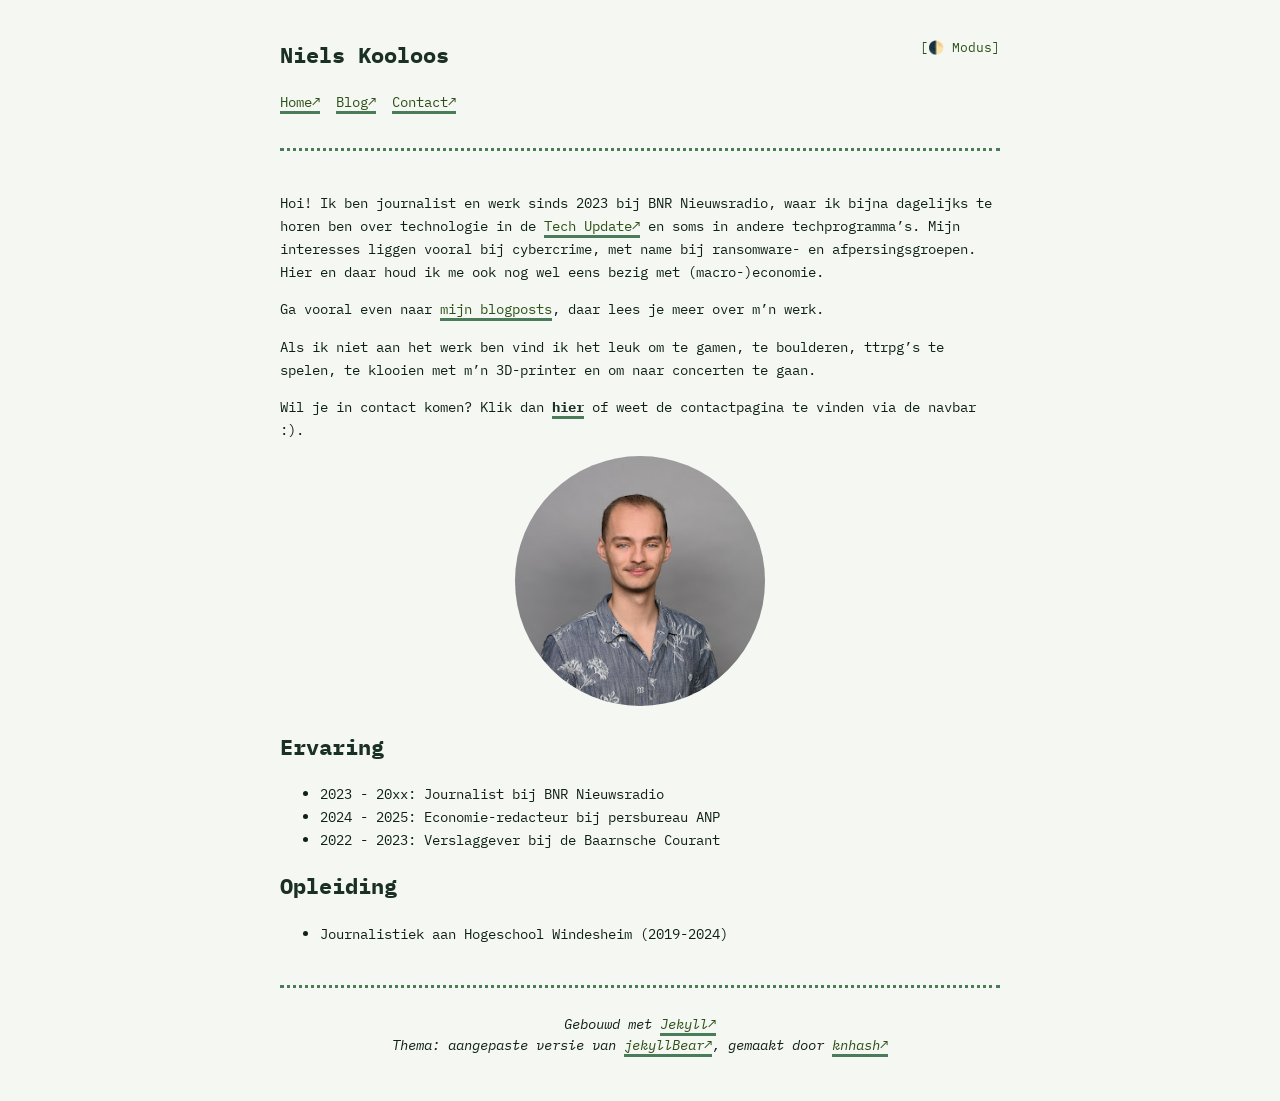
==== commit 4924965f: "Update :3" ====
--- a/index.html
+++ b/index.html
@@ -1 +1 @@
-<!DOCTYPE html><html lang="en" dir="ltr"><head><meta charset="UTF-8"><meta name="viewport" content="width=device-width, initial-scale=1.0"><meta http-equiv="X-UA-Compatible" content="ie=edge"><title>Home | Niels Kooloos</title><meta name="description" content="Journalist bij BNR Nieuwsradio met liefde voor tech <3"><link rel="shortcut icon" href="/assets/puter.png" type="image/png"><link rel="icon" href="/assets/puter.png" type="image/png"><link rel="apple-touch-icon" href="/assets/puter.png"><link href='/feed.xml' rel='alternate' type='application/atom+xml'><link rel="canonical" href="/"><link rel="stylesheet" href="/assets/style.css"><body><main> <!DOCTYPE html><html lang="en" dir="ltr"><header> <button id="theme-toggle" aria-label="Toggle dark/light mode">[🌓 Donkere/lichte modus]</button> <!-- header waar je op kan klikken om terug te komen bij home --> <a href="/" style="text-decoration: none; color: inherit;"><h2 class="title">Niels Kooloos</h2></a> <!-- navigatiebalk --><nav><p> <a href="https://nielskooloos.nl/">Home</a> <a href="https://nielskooloos.nl/Blog/">Blog</a> <a href="https://nielskooloos.nl/Contact/">Contact</a></p></nav><script> (function () { const saved = localStorage.getItem('theme'); if (saved) document.documentElement.setAttribute('data-theme', saved); document.getElementById('theme-toggle').addEventListener('click', function() { const current = document.documentElement.getAttribute('data-theme'); const effective = current || ( window.matchMedia('(prefers-color-scheme: dark)').matches ? 'dark' : 'light' ); const next = effective === 'dark' ? 'light' : 'dark'; document.documentElement.setAttribute('data-theme', next); localStorage.setItem('theme', next); }); })(); </script><div id="barbaar">Wow, light mode, echt?</div></header><p>Hoi! Ik ben journalist en werk sinds 2023 bij BNR Nieuwsradio, waar ik bijna dagelijks te horen ben over technologie in de <a href="https://www.bnr.nl/podcast/tech-update">Tech Update</a> en soms in andere techprogramma’s. Mijn interesses liggen vooral bij cybercrime, met name bij ransomware- en afpersingsgroepen. Hier en daar houd ik me ook nog wel eens bezig met (macro-)economie.</p><p>Ga vooral even naar <a href="/Blog">mijn blogposts</a>, daar lees je meer over m’n werk.</p><p>Als ik niet aan het werk ben vind ik het leuk om te gamen, te boulderen, ttrpg’s te spelen, te klooien met m’n 3D-printer en om naar concerten te gaan.</p><p>Wil je in contact komen? Klik dan <a href="/Contact/"><strong>hier</strong></a> of weet de contactpagina te vinden via de navbar :).</p><div style="text-align: center;"> <img src="/assets/niels.jpg" alt="This is me!" style="width: 50%; max-width: 250px; min-width: 150px; height: auto; border-radius: 50%;" /></div><h2>Ervaring</h2><ul><li>2023 - 20xx: Journalist bij BNR Nieuwsradio<li>2024 - 2025: Economie-redacteur bij persbureau ANP<li>2022 - 2023: Verslaggever bij de Baarnsche Courant</ul><h2>Opleiding</h2><ul><li>Journalistiek aan Hogeschool Windesheim (2019-2024)</ul></main><footer class="bottom-footer"> <!-- <span class="mini-note">You've reached the end of the page. Good job!</span> --> <!--<nav class="sans"><hr><p><label class="menu-icon" for="menu-btn">Menu</label></p><ul class="site-nav"><li><a href="/">Home</a><li><a href="/blog">Blog</a><li><a href="/designs">Designs</a><li><a href="/about">About</a><li><a href="https://canisee.xyz" title="Confirm your vision functionality">[Can I See]</a></ul></nav>--> <i>Gebouwd met <a href="https://jekyllrb.com/">Jekyll</a> <br> Thema: aangepaste versie van <a href="https://github.com/knhash/jekyllBear" title="the art">jekyllBear</a>, gemaakt door <a href="https://knhash.in" title="the artist">knhash</a></i></footer>
+<!DOCTYPE html><html lang="en" dir="ltr"><head><meta charset="UTF-8"><meta name="viewport" content="width=device-width, initial-scale=1.0"><meta http-equiv="X-UA-Compatible" content="ie=edge"><title>Journalist BNR Nieuwsradio | Niels Kooloos</title><meta name="description" content="Journalist bij BNR Nieuwsradio met liefde voor tech <3"><link rel="shortcut icon" href="/assets/puter.png" type="image/png"><link rel="icon" href="/assets/puter.png" type="image/png"><link rel="apple-touch-icon" href="/assets/puter.png"><link href='/feed.xml' rel='alternate' type='application/atom+xml'><link rel="canonical" href="/"><link rel="stylesheet" href="/assets/style.css"><body><main> <!DOCTYPE html><html lang="en" dir="ltr"><header> <button id="theme-toggle" aria-label="Toggle dark/light mode">[🌓 Modus]</button> <!-- header waar je op kan klikken om terug te komen bij home --> <a href="/" style="text-decoration: none; color: inherit;"><h2 class="title">Niels Kooloos</h2></a> <!-- navigatiebalk --><nav><p> <a href="https://nielskooloos.nl/">Home</a> <a href="https://nielskooloos.nl/Blog/">Blog</a> <a href="https://nielskooloos.nl/Contact/">Contact</a></p></nav><script> (function () { const saved = localStorage.getItem('theme'); if (saved) document.documentElement.setAttribute('data-theme', saved); document.getElementById('theme-toggle').addEventListener('click', function() { const current = document.documentElement.getAttribute('data-theme'); const effective = current || ( window.matchMedia('(prefers-color-scheme: dark)').matches ? 'dark' : 'light' ); const next = effective === 'dark' ? 'light' : 'dark'; document.documentElement.setAttribute('data-theme', next); localStorage.setItem('theme', next); }); })(); </script><div id="barbaar">Wow, light mode, echt?</div></header><p>Hoi! Ik ben journalist en werk sinds 2023 bij BNR Nieuwsradio, waar ik bijna dagelijks te horen ben over technologie in de <a href="https://www.bnr.nl/podcast/tech-update">Tech Update</a> en soms in andere techprogramma’s. Mijn interesses liggen vooral bij cybercrime, met name bij ransomware- en afpersingsgroepen. Hier en daar houd ik me ook nog wel eens bezig met (macro-)economie.</p><p>Ga vooral even naar <a href="/Blog">mijn blogposts</a>, daar lees je meer over m’n werk.</p><p>Als ik niet aan het werk ben vind ik het leuk om te gamen, te boulderen, ttrpg’s te spelen, te klooien met m’n 3D-printer en om naar concerten te gaan.</p><p>Wil je in contact komen? Klik dan <a href="/Contact/"><strong>hier</strong></a> of weet de contactpagina te vinden via de navbar :).</p><div style="text-align: center;"> <img src="/assets/niels.jpg" alt="This is me!" style="width: 50%; max-width: 250px; min-width: 150px; height: auto; border-radius: 50%;" /></div><h2>Ervaring</h2><ul><li>2023 - 20xx: Journalist bij BNR Nieuwsradio<li>2024 - 2025: Economie-redacteur bij persbureau ANP<li>2022 - 2023: Verslaggever bij de Baarnsche Courant</ul><h2>Opleiding</h2><ul><li>Journalistiek aan Hogeschool Windesheim (2019-2024)</ul></main><footer class="bottom-footer"> <!-- <span class="mini-note">You've reached the end of the page. Good job!</span> --> <!--<nav class="sans"><hr><p><label class="menu-icon" for="menu-btn">Menu</label></p><ul class="site-nav"><li><a href="/">Home</a><li><a href="/blog">Blog</a><li><a href="/designs">Designs</a><li><a href="/about">About</a><li><a href="https://canisee.xyz" title="Confirm your vision functionality">[Can I See]</a></ul></nav>--> <i>Gebouwd met <a href="https://jekyllrb.com/">Jekyll</a> <br> Thema: aangepaste versie van <a href="https://github.com/knhash/jekyllBear" title="the art">jekyllBear</a>, gemaakt door <a href="https://knhash.in" title="the artist">knhash</a></i></footer>
